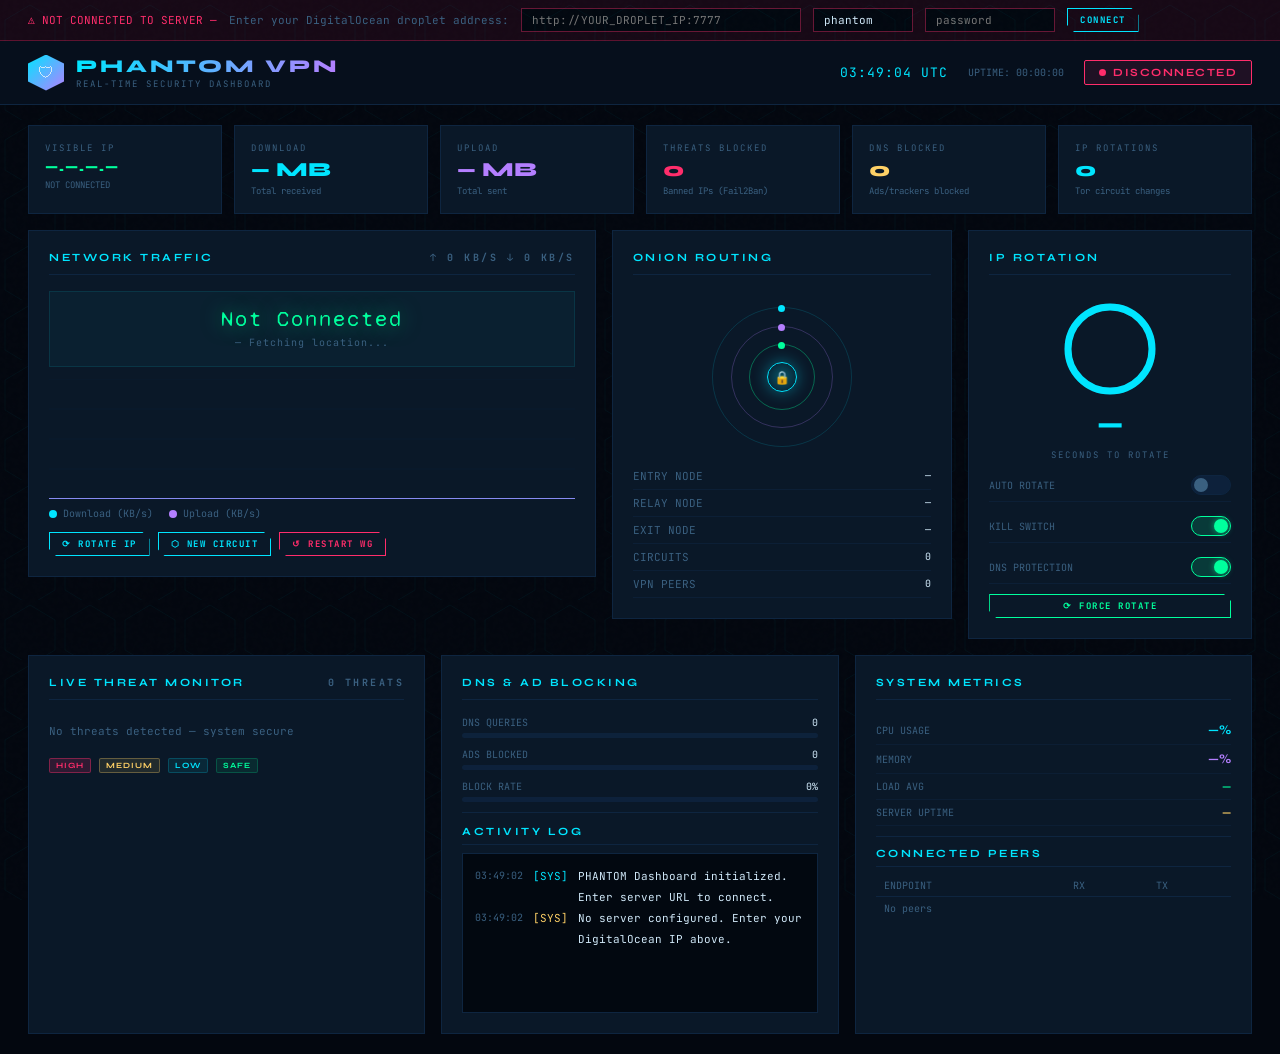
==== 3-dashboard.html @ 3d03aeb2 "Initial PHANTOM VPN commit" ====
<!DOCTYPE html>
<html lang="en">
<head>
<meta charset="UTF-8">
<meta name="viewport" content="width=device-width, initial-scale=1.0">
<title>PHANTOM VPN — Live Dashboard</title>
<link href="https://fonts.googleapis.com/css2?family=JetBrains+Mono:wght@300;400;700&family=Syne:wght@400;700;800&family=Syne+Mono&display=swap" rel="stylesheet">
<style>
/* ─── DESIGN SYSTEM ─────────────────────────────────── */
:root {
  --bg:       #03070f;
  --surface:  #07111e;
  --card:     #0a1828;
  --border:   #0e2540;
  --accent:   #00e5ff;
  --green:    #00ff9d;
  --purple:   #b47fff;
  --orange:   #ff7c38;
  --red:      #ff2d6b;
  --yellow:   #ffd166;
  --text:     #d0e8f8;
  --muted:    #3a6080;
  --glow-c:   0 0 24px rgba(0,229,255,.35);
  --glow-g:   0 0 24px rgba(0,255,157,.35);
  --glow-r:   0 0 24px rgba(255,45,107,.45);
}
*{margin:0;padding:0;box-sizing:border-box}
html{scroll-behavior:smooth}
body{
  background:var(--bg);
  color:var(--text);
  font-family:'JetBrains Mono',monospace;
  min-height:100vh;
  overflow-x:hidden;
}

/* animated hex grid bg */
body::before{
  content:'';position:fixed;inset:0;z-index:0;
  background-image:url("data:image/svg+xml,%3Csvg xmlns='http://www.w3.org/2000/svg' width='60' height='60'%3E%3Cpath d='M30 5 L55 20 L55 50 L30 65 L5 50 L5 20 Z' fill='none' stroke='rgba(0,229,255,0.04)' stroke-width='1'/%3E%3C/svg%3E");
  background-size:60px 60px;pointer-events:none;
  animation:bgDrift 40s linear infinite;
}
@keyframes bgDrift{to{background-position:60px 60px}}

/* noise grain */
body::after{
  content:'';position:fixed;inset:0;z-index:0;pointer-events:none;
  background-image:url("data:image/svg+xml,%3Csvg viewBox='0 0 200 200' xmlns='http://www.w3.org/2000/svg'%3E%3Cfilter id='n'%3E%3CfeTurbulence type='fractalNoise' baseFrequency='.9' numOctaves='4'/%3E%3C/filter%3E%3Crect width='100%25' height='100%25' filter='url(%23n)' opacity='.03'/%3E%3C/svg%3E");
  opacity:.4;
}

/* ─── LAYOUT ──────────────────────────────────────────── */
.root{position:relative;z-index:1;display:grid;grid-template-rows:auto 1fr;min-height:100vh}

/* ─── HEADER ──────────────────────────────────────────── */
header{
  padding:0 28px;
  height:64px;
  display:flex;align-items:center;justify-content:space-between;
  background:rgba(7,17,30,.9);
  border-bottom:1px solid var(--border);
  backdrop-filter:blur(8px);
  position:sticky;top:0;z-index:100;
}
.logo{display:flex;align-items:center;gap:12px}
.logo-hex{
  width:36px;height:36px;
  background:linear-gradient(135deg,var(--accent),var(--purple));
  clip-path:polygon(50% 0%,100% 25%,100% 75%,50% 100%,0% 75%,0% 25%);
  display:flex;align-items:center;justify-content:center;
  font-size:16px;
  animation:hexPulse 3s ease-in-out infinite;
}
@keyframes hexPulse{
  0%,100%{box-shadow:0 0 10px rgba(0,229,255,.4)}
  50%{box-shadow:0 0 30px rgba(0,229,255,.8),0 0 60px rgba(0,229,255,.2)}
}
.logo-text{font-family:'Syne',sans-serif;font-size:18px;font-weight:800;
  background:linear-gradient(90deg,var(--accent),var(--purple));
  -webkit-background-clip:text;-webkit-text-fill-color:transparent;
  letter-spacing:3px;
}
.logo-sub{font-size:9px;color:var(--muted);letter-spacing:2px;margin-top:1px}

.header-right{display:flex;align-items:center;gap:20px}
#clock{font-size:13px;color:var(--accent);letter-spacing:1px}
.conn-pill{
  display:flex;align-items:center;gap:7px;
  padding:5px 14px;border-radius:2px;
  font-size:11px;letter-spacing:1.5px;font-weight:700;
  cursor:pointer;transition:all .3s;
  font-family:'Syne',sans-serif;
}
.conn-pill.offline{background:rgba(255,45,107,.1);border:1px solid var(--red);color:var(--red)}
.conn-pill.online{background:rgba(0,255,157,.08);border:1px solid var(--green);color:var(--green);box-shadow:var(--glow-g)}
.conn-pill.connecting{background:rgba(255,209,102,.1);border:1px solid var(--yellow);color:var(--yellow);animation:blink .8s infinite}
@keyframes blink{50%{opacity:.4}}
.dot{width:7px;height:7px;border-radius:50%;background:currentColor}
.dot.pulse{animation:dotPulse 1.4s ease-in-out infinite}
@keyframes dotPulse{0%,100%{transform:scale(1)}50%{transform:scale(1.4)}}

/* ─── MAIN BODY ───────────────────────────────────────── */
main{padding:20px 28px;display:flex;flex-direction:column;gap:16px}

/* ─── TOP STATUS ROW ──────────────────────────────────── */
.status-row{
  display:grid;
  grid-template-columns:1fr 1fr 1fr 1fr 1fr 1fr;
  gap:12px;
}
.stat-tile{
  background:var(--card);border:1px solid var(--border);
  padding:16px;position:relative;overflow:hidden;
  transition:border-color .3s;
}
.stat-tile:hover{border-color:rgba(0,229,255,.3)}
.stat-tile::before{
  content:'';position:absolute;top:0;left:0;right:0;height:2px;
  background:linear-gradient(90deg,transparent,var(--accent),transparent);
  opacity:0;transition:opacity .3s;
}
.stat-tile:hover::before{opacity:.5}
.tile-label{font-size:9px;color:var(--muted);letter-spacing:2px;margin-bottom:6px;text-transform:uppercase}
.tile-value{font-family:'Syne',sans-serif;font-size:20px;font-weight:800;color:var(--accent);line-height:1}
.tile-value.green{color:var(--green)}
.tile-value.red{color:var(--red)}
.tile-value.purple{color:var(--purple)}
.tile-value.yellow{color:var(--yellow)}
.tile-sub{font-size:9px;color:var(--muted);margin-top:5px}

/* ─── MIDDLE GRID ─────────────────────────────────────── */
.middle-grid{display:grid;grid-template-columns:2fr 1.2fr 1fr;gap:16px;align-items:start}

/* ─── CARD ────────────────────────────────────────────── */
.card{
  background:var(--card);border:1px solid var(--border);
  padding:20px;position:relative;overflow:hidden;
}
.card-head{
  font-family:'Syne',sans-serif;font-size:11px;font-weight:700;
  letter-spacing:2.5px;color:var(--accent);text-transform:uppercase;
  display:flex;align-items:center;justify-content:space-between;
  margin-bottom:16px;padding-bottom:10px;
  border-bottom:1px solid var(--border);
}
.card-head-right{font-family:'JetBrains Mono';font-size:10px;color:var(--muted)}

/* ─── NETWORK CHART ───────────────────────────────────── */
.chart-wrap{position:relative;height:120px}
canvas#netChart{width:100%;height:100%}
.chart-legend{display:flex;gap:16px;margin-top:8px;font-size:10px}
.legend-item{display:flex;align-items:center;gap:6px;color:var(--muted)}
.legend-dot{width:8px;height:8px;border-radius:50%}

/* ─── IP DISPLAY ──────────────────────────────────────── */
.ip-block{
  background:rgba(0,229,255,.04);border:1px solid rgba(0,229,255,.1);
  padding:14px;margin-bottom:12px;text-align:center;
}
.ip-value{
  font-family:'Syne Mono',monospace;font-size:22px;color:var(--green);
  letter-spacing:2px;text-shadow:0 0 20px rgba(0,255,157,.5);
  animation:ipGlow 2s ease-in-out infinite;
}
@keyframes ipGlow{50%{text-shadow:0 0 30px rgba(0,255,157,.8)}}
.ip-location{font-size:10px;color:var(--muted);margin-top:4px;letter-spacing:1px}
.ip-real{font-size:10px;color:var(--red);margin-top:3px}

/* ─── ONION ANIMATION ─────────────────────────────────── */
.onion-wrap{display:flex;align-items:center;justify-content:center;padding:16px 0}
.onion{position:relative;width:140px;height:140px;display:flex;align-items:center;justify-content:center}
.oRing{
  position:absolute;border-radius:50%;border:1.5px solid;
  animation:spin linear infinite;
}
.oRing:nth-child(1){width:140px;height:140px;border-color:rgba(0,229,255,.15);animation-duration:25s}
.oRing:nth-child(2){width:102px;height:102px;border-color:rgba(180,127,255,.25);animation-duration:16s;animation-direction:reverse}
.oRing:nth-child(3){width:66px;height:66px;border-color:rgba(0,255,157,.35);animation-duration:10s}
.oCore{
  width:30px;height:30px;border-radius:50%;
  background:radial-gradient(circle,rgba(0,229,255,.3),transparent);
  border:1px solid var(--accent);
  display:flex;align-items:center;justify-content:center;font-size:13px;
  box-shadow:0 0 15px rgba(0,229,255,.4);
}
.oDot{position:absolute;width:7px;height:7px;border-radius:50%;top:-3.5px;left:50%;margin-left:-3.5px}
.oRing:nth-child(1) .oDot{background:var(--accent)}
.oRing:nth-child(2) .oDot{background:var(--purple)}
.oRing:nth-child(3) .oDot{background:var(--green)}
@keyframes spin{to{transform:rotate(360deg)}}

.node-row{display:flex;justify-content:space-between;padding:6px 0;border-bottom:1px solid rgba(14,37,64,.6);font-size:11px}
.node-label{color:var(--muted)}
.node-val{color:var(--text);font-size:10px;max-width:160px;overflow:hidden;text-overflow:ellipsis;white-space:nowrap}

/* ─── ROTATION RING ───────────────────────────────────── */
.rot-ring-wrap{display:flex;flex-direction:column;align-items:center;gap:8px;padding:8px 0}
.rot-svg{transform:rotate(-90deg)}
.rot-track{fill:none;stroke:rgba(14,37,64,.8);stroke-width:7}
.rot-fill{fill:none;stroke:var(--accent);stroke-width:7;stroke-linecap:round;transition:stroke-dashoffset 1s linear}
.rot-num{font-family:'Syne',sans-serif;font-size:28px;font-weight:800;color:var(--accent);text-align:center}
.rot-label{font-size:9px;color:var(--muted);letter-spacing:2px;text-align:center}
.rot-controls{display:flex;flex-direction:column;gap:8px;width:100%}
.rot-toggle{display:flex;justify-content:space-between;align-items:center;font-size:10px;color:var(--muted);padding:6px 0;border-bottom:1px solid rgba(14,37,64,.6)}

/* ─── TOGGLE ──────────────────────────────────────────── */
.tog{
  width:40px;height:20px;background:rgba(14,37,64,.8);border:1px solid var(--border);
  border-radius:10px;cursor:pointer;position:relative;transition:background .3s;flex-shrink:0;
}
.tog.on{background:rgba(0,255,157,.15);border-color:var(--green)}
.tog::after{
  content:'';position:absolute;top:2px;left:2px;
  width:14px;height:14px;border-radius:50%;
  background:var(--muted);transition:all .3s;
}
.tog.on::after{left:22px;background:var(--green);box-shadow:0 0 6px rgba(0,255,157,.6)}

/* ─── THREAT FEED ─────────────────────────────────────── */
.threat-feed{max-height:280px;overflow-y:auto}
.threat-feed::-webkit-scrollbar{width:3px}
.threat-feed::-webkit-scrollbar-thumb{background:var(--border)}
.threat-item{
  display:grid;grid-template-columns:auto 1fr auto;gap:8px;
  padding:8px 0;border-bottom:1px solid rgba(14,37,64,.4);align-items:start;
}
.threat-icon{font-size:14px;margin-top:1px}
.threat-body{}
.threat-ip{font-size:11px;color:var(--text)}
.threat-msg{font-size:9px;color:var(--muted);margin-top:2px}
.threat-time{font-size:9px;color:var(--muted)}
.badge{
  display:inline-block;padding:2px 6px;border-radius:2px;
  font-size:8px;letter-spacing:1px;font-family:'Syne',sans-serif;font-weight:700;
}
.badge-hi{background:rgba(255,45,107,.15);border:1px solid rgba(255,45,107,.4);color:var(--red)}
.badge-md{background:rgba(255,209,102,.1);border:1px solid rgba(255,209,102,.3);color:var(--yellow)}
.badge-lo{background:rgba(0,229,255,.08);border:1px solid rgba(0,229,255,.2);color:var(--accent)}
.badge-ok{background:rgba(0,255,157,.08);border:1px solid rgba(0,255,157,.2);color:var(--green)}

/* ─── TERMINAL ────────────────────────────────────────── */
.terminal{
  background:#020810;border:1px solid var(--border);
  padding:12px;font-size:11px;height:160px;overflow-y:auto;
  line-height:1.9;
}
.terminal::-webkit-scrollbar{width:3px}
.terminal::-webkit-scrollbar-thumb{background:var(--border)}
.tl{display:flex;gap:10px}
.t-time{color:var(--muted);flex-shrink:0;font-size:10px}
.t-ok{color:var(--green)}.t-info{color:var(--accent)}.t-warn{color:var(--yellow)}.t-err{color:var(--red)}

/* ─── BOTTOM GRID ─────────────────────────────────────── */
.bottom-grid{display:grid;grid-template-columns:1fr 1fr 1fr;gap:16px}

/* ─── DNS STATS ───────────────────────────────────────── */
.dns-bar-wrap{margin-top:8px}
.dns-bar-row{display:flex;justify-content:space-between;font-size:10px;margin-bottom:4px;color:var(--muted)}
.dns-bar-val{color:var(--text)}
.bar-track{height:5px;background:rgba(14,37,64,.8);border-radius:3px;overflow:hidden;margin-bottom:10px}
.bar-fill{height:100%;border-radius:3px;transition:width .6s ease}
.bar-cyan{background:linear-gradient(90deg,var(--accent),var(--purple))}
.bar-red{background:linear-gradient(90deg,var(--red),var(--orange))}
.bar-green{background:linear-gradient(90deg,var(--green),var(--accent))}

/* ─── PEERS TABLE ─────────────────────────────────────── */
.peers-table{width:100%;border-collapse:collapse;font-size:10px}
.peers-table th{color:var(--muted);font-weight:400;text-align:left;padding:4px 8px;border-bottom:1px solid var(--border)}
.peers-table td{padding:5px 8px;border-bottom:1px solid rgba(14,37,64,.4);color:var(--text)}
.peers-table tr:last-child td{border-bottom:none}

/* ─── SYSTEM METRICS ──────────────────────────────────── */
.metric-row{display:flex;justify-content:space-between;align-items:center;padding:6px 0;border-bottom:1px solid rgba(14,37,64,.5)}
.metric-label{font-size:10px;color:var(--muted)}
.metric-val{font-family:'Syne',sans-serif;font-size:13px;font-weight:700}

/* ─── BUTTONS ─────────────────────────────────────────── */
.btn{
  padding:8px 16px;border:1px solid;background:transparent;
  cursor:pointer;font-family:'JetBrains Mono';font-size:10px;
  letter-spacing:1.5px;font-weight:700;transition:all .2s;
  text-transform:uppercase;
  clip-path:polygon(0 0,calc(100% - 7px) 0,100% 7px,100% 100%,7px 100%,0 calc(100% - 7px));
}
.btn-c{border-color:var(--accent);color:var(--accent)}
.btn-c:hover{background:rgba(0,229,255,.1);box-shadow:var(--glow-c)}
.btn-g{border-color:var(--green);color:var(--green)}
.btn-g:hover{background:rgba(0,255,157,.1);box-shadow:var(--glow-g)}
.btn-r{border-color:var(--red);color:var(--red)}
.btn-r:hover{background:rgba(255,45,107,.1);box-shadow:var(--glow-r)}
.btn-sm{padding:5px 12px;font-size:9px}
.btns-row{display:flex;gap:8px;flex-wrap:wrap;margin-top:12px}

/* ─── CONNECTION MODAL ────────────────────────────────── */
#setup-modal{
  position:fixed;inset:0;background:rgba(3,7,15,.95);z-index:1000;
  display:flex;align-items:center;justify-content:center;
}
.modal-box{
  background:var(--card);border:1px solid var(--accent);
  padding:32px;max-width:480px;width:90%;
  clip-path:polygon(0 0,calc(100% - 16px) 0,100% 16px,100% 100%,16px 100%,0 calc(100% - 16px));
}
.modal-box h2{font-family:'Syne',sans-serif;font-size:18px;color:var(--accent);margin-bottom:8px}
.modal-box p{font-size:12px;color:var(--muted);margin-bottom:20px;line-height:1.7}
.modal-form{display:flex;flex-direction:column;gap:12px}
.modal-form label{font-size:10px;color:var(--muted);letter-spacing:1px;display:block;margin-bottom:4px}
.modal-form input{
  width:100%;background:#020810;border:1px solid var(--border);
  color:var(--text);padding:10px 14px;font-family:'JetBrains Mono';font-size:12px;
  outline:none;transition:border-color .2s;
}
.modal-form input:focus{border-color:var(--accent)}

/* ─── NOTIFICATION ────────────────────────────────────── */
#notif{
  position:fixed;bottom:24px;right:24px;z-index:999;
  padding:12px 20px;background:var(--card);
  border:1px solid var(--green);color:var(--green);
  font-size:12px;letter-spacing:.5px;
  transform:translateY(80px);opacity:0;transition:all .3s;
  max-width:320px;
  clip-path:polygon(0 0,calc(100% - 8px) 0,100% 8px,100% 100%,8px 100%,0 calc(100% - 8px));
}
#notif.show{transform:translateY(0);opacity:1}
#notif.err{border-color:var(--red);color:var(--red)}

/* ─── RESPONSIVE ──────────────────────────────────────── */
@media(max-width:1100px){
  .status-row{grid-template-columns:repeat(3,1fr)}
  .middle-grid{grid-template-columns:1fr 1fr}
  .bottom-grid{grid-template-columns:1fr 1fr}
}
@media(max-width:700px){
  .status-row{grid-template-columns:repeat(2,1fr)}
  .middle-grid,.bottom-grid{grid-template-columns:1fr}
  header{padding:0 16px}
  main{padding:14px 16px}
}

/* ─── SERVER URL CONFIG BAR ───────────────────────────── */
#config-bar{
  background:rgba(255,45,107,.08);border-bottom:1px solid rgba(255,45,107,.3);
  padding:8px 28px;display:flex;align-items:center;gap:12px;flex-wrap:wrap;
  font-size:11px;color:var(--red);
}
#config-bar.hidden{display:none}
#config-bar span{color:var(--muted)}
#config-bar input{
  background:#020810;border:1px solid rgba(255,45,107,.4);color:var(--text);
  padding:4px 10px;font-family:'JetBrains Mono';font-size:11px;
  outline:none;width:280px;
}
#config-bar input:focus{border-color:var(--red)}
</style>
</head>
<body>
<div id="notif"></div>

<!-- Config bar shows when not connected to server -->
<div id="config-bar">
  ⚠ NOT CONNECTED TO SERVER — <span>Enter your DigitalOcean droplet address:</span>
  <input id="server-url-input" type="text" placeholder="http://YOUR_DROPLET_IP:7777" value="">
  <input id="api-user-input" type="text" placeholder="phantom" value="phantom" style="width:100px">
  <input id="api-pass-input" type="password" placeholder="password" style="width:130px">
  <button class="btn btn-c btn-sm" onclick="saveServerConfig()">CONNECT</button>
</div>

<div class="root">
  <header>
    <div class="logo">
      <div class="logo-hex">🛡</div>
      <div>
        <div class="logo-text">PHANTOM VPN</div>
        <div class="logo-sub">REAL-TIME SECURITY DASHBOARD</div>
      </div>
    </div>
    <div class="header-right">
      <div id="clock"></div>
      <div id="uptime-badge" style="font-size:10px;color:var(--muted)">UPTIME: 00:00:00</div>
      <div id="stream-status" class="conn-pill offline">
        <div class="dot"></div>
        <span>DISCONNECTED</span>
      </div>
    </div>
  </header>

  <main>
    <!-- ── STATUS ROW ── -->
    <div class="status-row">
      <div class="stat-tile">
        <div class="tile-label">VISIBLE IP</div>
        <div class="tile-value green" id="tile-ip" style="font-size:14px;letter-spacing:1px">—.—.—.—</div>
        <div class="tile-sub" id="tile-country">NOT CONNECTED</div>
      </div>
      <div class="stat-tile">
        <div class="tile-label">DOWNLOAD</div>
        <div class="tile-value" id="tile-rx">— MB</div>
        <div class="tile-sub">Total received</div>
      </div>
      <div class="stat-tile">
        <div class="tile-label">UPLOAD</div>
        <div class="tile-value purple" id="tile-tx">— MB</div>
        <div class="tile-sub">Total sent</div>
      </div>
      <div class="stat-tile">
        <div class="tile-label">THREATS BLOCKED</div>
        <div class="tile-value red" id="tile-threats">0</div>
        <div class="tile-sub">Banned IPs (Fail2Ban)</div>
      </div>
      <div class="stat-tile">
        <div class="tile-label">DNS BLOCKED</div>
        <div class="tile-value yellow" id="tile-dns-blocked">0</div>
        <div class="tile-sub">Ads/trackers blocked</div>
      </div>
      <div class="stat-tile">
        <div class="tile-label">IP ROTATIONS</div>
        <div class="tile-value" id="tile-rotations">0</div>
        <div class="tile-sub">Tor circuit changes</div>
      </div>
    </div>

    <!-- ── MIDDLE ── -->
    <div class="middle-grid">

      <!-- Network chart + IP -->
      <div class="card">
        <div class="card-head">
          NETWORK TRAFFIC
          <span class="card-head-right" id="speed-label">↑ 0 KB/s  ↓ 0 KB/s</span>
        </div>
        <div class="ip-block">
          <div class="ip-value" id="ip-main">Not Connected</div>
          <div class="ip-location" id="ip-loc">— Fetching location...</div>
          <div class="ip-real" id="ip-real-warn"></div>
        </div>
        <div class="chart-wrap">
          <canvas id="netChart"></canvas>
        </div>
        <div class="chart-legend">
          <div class="legend-item"><div class="legend-dot" style="background:var(--accent)"></div>Download (KB/s)</div>
          <div class="legend-item"><div class="legend-dot" style="background:var(--purple)"></div>Upload (KB/s)</div>
        </div>
        <div class="btns-row">
          <button class="btn btn-c btn-sm" onclick="apiPost('/api/rotate')">⟳ ROTATE IP</button>
          <button class="btn btn-c btn-sm" onclick="apiPost('/api/tor/newcircuit')">⬡ NEW CIRCUIT</button>
          <button class="btn btn-r btn-sm" onclick="apiPost('/api/wg/restart')">↺ RESTART WG</button>
        </div>
      </div>

      <!-- Onion routing panel -->
      <div class="card">
        <div class="card-head">ONION ROUTING</div>
        <div class="onion-wrap">
          <div class="onion">
            <div class="oRing"><div class="oDot"></div></div>
            <div class="oRing"><div class="oDot"></div></div>
            <div class="oRing"><div class="oDot"></div></div>
            <div class="oCore">🔒</div>
          </div>
        </div>
        <div class="node-row"><span class="node-label">ENTRY NODE</span><span class="node-val" id="nd-entry">—</span></div>
        <div class="node-row"><span class="node-label">RELAY NODE</span><span class="node-val" id="nd-relay">—</span></div>
        <div class="node-row"><span class="node-label">EXIT NODE</span><span class="node-val" id="nd-exit">—</span></div>
        <div class="node-row"><span class="node-label">CIRCUITS</span><span class="node-val" id="nd-circuits">0</span></div>
        <div class="node-row"><span class="node-label">VPN PEERS</span><span class="node-val" id="nd-peers">0</span></div>
      </div>

      <!-- IP Rotation timer -->
      <div class="card">
        <div class="card-head">IP ROTATION</div>
        <div class="rot-ring-wrap">
          <svg width="100" height="100" class="rot-svg">
            <circle class="rot-track" cx="50" cy="50" r="42"/>
            <circle id="rot-circle" class="rot-fill" cx="50" cy="50" r="42"
              stroke-dasharray="264" stroke-dashoffset="0"/>
          </svg>
          <div class="rot-num" id="rot-count">—</div>
          <div class="rot-label">SECONDS TO ROTATE</div>
        </div>
        <div class="rot-controls">
          <div class="rot-toggle">
            <span>AUTO ROTATE</span>
            <div class="tog" id="auto-tog" onclick="toggleAutoRotate()"></div>
          </div>
          <div class="rot-toggle">
            <span>KILL SWITCH</span>
            <div class="tog on" onclick="this.classList.toggle('on')"></div>
          </div>
          <div class="rot-toggle">
            <span>DNS PROTECTION</span>
            <div class="tog on" onclick="this.classList.toggle('on')"></div>
          </div>
        </div>
        <button class="btn btn-g btn-sm" style="width:100%;margin-top:10px" onclick="apiPost('/api/rotate')">⟳ FORCE ROTATE</button>
      </div>
    </div>

    <!-- ── BOTTOM ── -->
    <div class="bottom-grid">

      <!-- Threat monitor -->
      <div class="card">
        <div class="card-head">
          LIVE THREAT MONITOR
          <span class="card-head-right" id="threat-count-badge">0 THREATS</span>
        </div>
        <div class="threat-feed" id="threat-feed">
          <div style="color:var(--muted);font-size:11px;padding:8px 0">No threats detected — system secure</div>
        </div>
        <div class="btns-row">
          <span class="badge badge-hi">HIGH</span>
          <span class="badge badge-md">MEDIUM</span>
          <span class="badge badge-lo">LOW</span>
          <span class="badge badge-ok">SAFE</span>
        </div>
      </div>

      <!-- DNS stats + activity log -->
      <div class="card">
        <div class="card-head">DNS & AD BLOCKING</div>
        <div class="dns-bar-wrap">
          <div class="dns-bar-row"><span>DNS QUERIES</span><span class="dns-bar-val" id="dns-q">0</span></div>
          <div class="bar-track"><div class="bar-fill bar-cyan" id="dns-q-bar" style="width:0%"></div></div>
          <div class="dns-bar-row"><span>ADS BLOCKED</span><span class="dns-bar-val" id="dns-b">0</span></div>
          <div class="bar-track"><div class="bar-fill bar-red" id="dns-b-bar" style="width:0%"></div></div>
          <div class="dns-bar-row"><span>BLOCK RATE</span><span class="dns-bar-val" id="dns-pct">0%</span></div>
          <div class="bar-track"><div class="bar-fill bar-green" id="dns-pct-bar" style="width:0%"></div></div>
        </div>
        <div style="border-top:1px solid var(--border);padding-top:12px;margin-top:4px">
          <div class="card-head" style="margin-bottom:8px;padding-bottom:6px">ACTIVITY LOG</div>
          <div class="terminal" id="act-log"></div>
        </div>
      </div>

      <!-- System metrics + peers -->
      <div class="card">
        <div class="card-head">SYSTEM METRICS</div>
        <div class="metric-row"><span class="metric-label">CPU USAGE</span><span class="metric-val" id="cpu" style="color:var(--accent)">—%</span></div>
        <div class="metric-row"><span class="metric-label">MEMORY</span><span class="metric-val" id="mem" style="color:var(--purple)">—%</span></div>
        <div class="metric-row"><span class="metric-label">LOAD AVG</span><span class="metric-val" id="load" style="color:var(--green);font-size:11px">—</span></div>
        <div class="metric-row"><span class="metric-label">SERVER UPTIME</span><span class="metric-val" id="s-uptime" style="color:var(--yellow);font-size:11px">—</span></div>
        <div style="border-top:1px solid var(--border);margin-top:10px;padding-top:10px">
          <div class="card-head" style="margin-bottom:8px;padding-bottom:6px">CONNECTED PEERS</div>
          <table class="peers-table">
            <thead><tr><th>ENDPOINT</th><th>RX</th><th>TX</th></tr></thead>
            <tbody id="peers-tbody"><tr><td colspan="3" style="color:var(--muted)">No peers</td></tr></tbody>
          </table>
        </div>
      </div>
    </div>
  </main>
</div>

<script>
// ─── CONFIG ─────────────────────────────────────────────
let SERVER_URL = localStorage.getItem('phantom_server') || '';
let API_USER   = localStorage.getItem('phantom_user')   || 'phantom';
let API_PASS   = localStorage.getItem('phantom_pass')   || '';
let autoRotate = false;
let rotInterval = 30;
let rotCountdown = 30;
let rotTimer = null;
let connectedToStream = false;
let prevRxBytes = 0, prevTxBytes = 0;
let lastRxRate = 0, lastTxRate = 0;

// Chart data
const MAX_POINTS = 60;
let rxHistory = new Array(MAX_POINTS).fill(0);
let txHistory = new Array(MAX_POINTS).fill(0);

// Show config bar if no server configured
if (!SERVER_URL) document.getElementById('config-bar').classList.remove('hidden');
else {
  document.getElementById('server-url-input').value = SERVER_URL;
  document.getElementById('config-bar').classList.add('hidden');
}

// ─── CANVAS CHART ────────────────────────────────────────
const canvas = document.getElementById('netChart');
const ctx = canvas.getContext('2d');
canvas.width  = canvas.offsetWidth  || 600;
canvas.height = canvas.offsetHeight || 120;
window.addEventListener('resize', () => {
  canvas.width = canvas.offsetWidth;
  drawChart();
});

function drawChart() {
  const W = canvas.width, H = canvas.height;
  ctx.clearRect(0,0,W,H);

  // grid
  ctx.strokeStyle = 'rgba(14,37,64,0.5)';
  ctx.lineWidth = 0.5;
  for (let i = 0; i < 5; i++) {
    const y = (H / 4) * i;
    ctx.beginPath(); ctx.moveTo(0,y); ctx.lineTo(W,y); ctx.stroke();
  }

  const maxVal = Math.max(...rxHistory, ...txHistory, 1);
  const drawLine = (data, color, fill) => {
    const step = W / (MAX_POINTS - 1);
    ctx.beginPath();
    data.forEach((v,i) => {
      const x = i * step;
      const y = H - (v / maxVal) * H * 0.9;
      i === 0 ? ctx.moveTo(x,y) : ctx.lineTo(x,y);
    });
    if (fill) {
      ctx.lineTo(W, H); ctx.lineTo(0, H); ctx.closePath();
      const grad = ctx.createLinearGradient(0,0,0,H);
      grad.addColorStop(0, fill + '40'); grad.addColorStop(1, fill + '00');
      ctx.fillStyle = grad; ctx.fill();
    }
    ctx.strokeStyle = color; ctx.lineWidth = 1.5; ctx.stroke();
  };

  drawLine(rxHistory, '#00e5ff', '#00e5ff');
  drawLine(txHistory, '#b47fff', '#b47fff');
}

// ─── SSE CONNECTION ───────────────────────────────────────
let evtSource = null;

function connectSSE() {
  if (!SERVER_URL) return;
  const auth = btoa(API_USER + ':' + API_PASS);
  const url  = `${SERVER_URL}/stream`;

  // EventSource doesn't support custom headers, use URL-encoded auth trick
  // We'll poll the status API every 5s as fallback and use /stream with query param
  startPolling();
}

function startPolling() {
  if (!SERVER_URL) return;
  setInterval(fetchStatus, 5000);
  fetchStatus();
}

async function fetchStatus() {
  if (!SERVER_URL) return;
  try {
    const auth = btoa(API_USER + ':' + API_PASS);
    const res = await fetch(`${SERVER_URL}/api/status`, {
      headers: { 'Authorization': 'Basic ' + auth }
    });
    if (!res.ok) throw new Error('Auth failed');
    const data = await res.json();
    updateDashboard(data);
    if (!connectedToStream) {
      connectedToStream = true;
      document.getElementById('config-bar').classList.add('hidden');
      setStreamStatus('online');
      addLog('ok', '[SYS]', 'Connected to PHANTOM server at ' + SERVER_URL);
    }
  } catch(e) {
    if (connectedToStream) {
      setStreamStatus('offline');
      addLog('err', '[SYS]', 'Lost connection to server: ' + e.message);
      connectedToStream = false;
    }
  }
}

async function fetchThreats() {
  if (!SERVER_URL) return;
  try {
    const auth = btoa(API_USER + ':' + API_PASS);
    const res = await fetch(`${SERVER_URL}/api/threats`, {
      headers: { 'Authorization': 'Basic ' + auth }
    });
    if (!res.ok) return;
    const data = await res.json();
    renderThreats(data.threats || []);
  } catch(e) {}
}
setInterval(fetchThreats, 10000);

// ─── UPDATE DASHBOARD ────────────────────────────────────
function updateDashboard(d) {
  // IP
  const ip = d.ip || '—';
  document.getElementById('tile-ip').textContent = ip;
  document.getElementById('ip-main').textContent = ip;
  document.getElementById('nd-circuits').textContent = d.tor?.circuits || 0;
  document.getElementById('nd-peers').textContent = d.peers || 0;
  document.getElementById('tile-rotations').textContent = d.tor?.rotations || 0;
  document.getElementById('rot-count').textContent = rotCountdown;
  document.getElementById('nd-entry').textContent = 'Guard-' + (ip.split('.')[0] || '?') + '-Node';
  document.getElementById('nd-relay').textContent = 'Relay-' + (ip.split('.')[1] || '?') + '-Node';
  document.getElementById('nd-exit').textContent  = 'Exit-'  + (ip.split('.')[2] || '?') + '-Node';

  // Geo lookup for IP
  fetchGeo(ip);

  // Network
  const rx = d.network?.rxBytes || 0;
  const tx = d.network?.txBytes || 0;
  const rxRate = Math.max(0, (rx - prevRxBytes) / 5 / 1024); // KB/s
  const txRate = Math.max(0, (tx - prevTxBytes) / 5 / 1024);
  if (prevRxBytes > 0) { lastRxRate = rxRate; lastTxRate = txRate; }
  prevRxBytes = rx; prevTxBytes = tx;

  document.getElementById('tile-rx').textContent = d.network?.rx || '—';
  document.getElementById('tile-tx').textContent = d.network?.tx || '—';
  document.getElementById('speed-label').textContent =
    '↑ ' + lastTxRate.toFixed(1) + ' KB/s  ↓ ' + lastRxRate.toFixed(1) + ' KB/s';

  rxHistory.push(lastRxRate); rxHistory.shift();
  txHistory.push(lastTxRate); txHistory.shift();
  drawChart();

  // DNS
  const dnsQ = d.dns?.queries || 0;
  const dnsB = d.dns?.blocked || 0;
  const dnsPct = dnsQ > 0 ? Math.round(dnsB / dnsQ * 100) : 0;
  document.getElementById('tile-dns-blocked').textContent = dnsB.toLocaleString();
  document.getElementById('dns-q').textContent = dnsQ.toLocaleString();
  document.getElementById('dns-b').textContent = dnsB.toLocaleString();
  document.getElementById('dns-pct').textContent = dnsPct + '%';
  document.getElementById('dns-q-bar').style.width  = Math.min(dnsQ / 10000 * 100, 100) + '%';
  document.getElementById('dns-b-bar').style.width  = Math.min(dnsB / 1000 * 100, 100) + '%';
  document.getElementById('dns-pct-bar').style.width = dnsPct + '%';

  // System
  if (d.system) {
    document.getElementById('cpu').textContent   = (d.system.cpu || 0).toFixed(1) + '%';
    document.getElementById('mem').textContent   = (d.system.mem || 0).toFixed(1) + '%';
    document.getElementById('load').textContent  = (d.system.load || ['—','—','—']).join(' ');
    document.getElementById('s-uptime').textContent = formatUptime(d.system.uptime || 0);
  }

  // Peers
  renderPeers(d.peers);

  // Threats
  document.getElementById('tile-threats').textContent = (d.threats || []).filter(t => t.type === 'BAN').length;
  document.getElementById('threat-count-badge').textContent = (d.threats || []).length + ' THREATS';
  if (d.threats?.length) renderThreats(d.threats);

  // VPN uptime
  if (d.vpn?.uptime) {
    document.getElementById('uptime-badge').textContent = 'UPTIME: ' + formatUptime(d.vpn.uptime);
  }
}

// ─── GEO IP LOOKUP ────────────────────────────────────────
const geoCache = {};
async function fetchGeo(ip) {
  if (!ip || ip === '—' || geoCache[ip]) {
    if (geoCache[ip]) {
      document.getElementById('ip-loc').textContent = geoCache[ip];
      document.getElementById('tile-country').textContent = geoCache[ip];
    }
    return;
  }
  try {
    const res = await fetch(`https://ipinfo.io/${ip}/json`);
    const d = await res.json();
    const loc = [d.city, d.region, d.country].filter(Boolean).join(', ');
    geoCache[ip] = loc;
    document.getElementById('ip-loc').textContent = loc + (d.org ? ' · ' + d.org : '');
    document.getElementById('tile-country').textContent = loc;
  } catch(e) {}
}

// ─── RENDER THREATS ────────────────────────────────────────
function renderThreats(threats) {
  const feed = document.getElementById('threat-feed');
  if (!threats.length) {
    feed.innerHTML = '<div style="color:var(--muted);font-size:11px;padding:8px 0">No threats detected — system secure ✓</div>';
    return;
  }
  feed.innerHTML = threats.slice(0,20).map(t => `
    <div class="threat-item">
      <div class="threat-icon">${t.type === 'BAN' ? '🔴' : t.type === 'PROBE' ? '🟡' : '🔵'}</div>
      <div class="threat-body">
        <div class="threat-ip">${t.ip || '—'}</div>
        <div class="threat-msg">${t.msg || '—'}</div>
      </div>
      <div style="display:flex;flex-direction:column;align-items:flex-end;gap:4px">
        <span class="badge ${t.severity === 'HIGH' ? 'badge-hi' : t.severity === 'MED' ? 'badge-md' : 'badge-lo'}">${t.type}</span>
        <span class="threat-time">${(t.time||'').substring(11,16)}</span>
      </div>
    </div>
  `).join('');
}

// ─── RENDER PEERS ─────────────────────────────────────────
function renderPeers(peers) {
  const tbody = document.getElementById('peers-tbody');
  if (!peers || !peers.length) {
    tbody.innerHTML = '<tr><td colspan="3" style="color:var(--muted)">No active peers</td></tr>';
    return;
  }
  tbody.innerHTML = peers.map(p => `
    <tr>
      <td style="color:var(--accent)">${p.endpoint || '—'}</td>
      <td style="color:var(--green)">${p.rx || '—'}</td>
      <td style="color:var(--purple)">${p.tx || '—'}</td>
    </tr>
  `).join('');
}

// ─── API CALLS ────────────────────────────────────────────
async function apiPost(endpoint) {
  if (!SERVER_URL) { notify('⚠ Enter server URL first', true); return; }
  try {
    const auth = btoa(API_USER + ':' + API_PASS);
    const res = await fetch(SERVER_URL + endpoint, {
      method: 'POST',
      headers: { 'Authorization': 'Basic ' + auth }
    });
    const d = await res.json();
    if (d.success !== false) {
      notify('✓ ' + endpoint.split('/').pop().toUpperCase() + ' successful');
      addLog('ok', '[API]', endpoint + ' → ' + JSON.stringify(d).substring(0,60));
      setTimeout(fetchStatus, 3500);
    } else {
      notify('⚠ Command failed', true);
    }
  } catch(e) {
    notify('⚠ API error: ' + e.message, true);
  }
}

// ─── AUTO ROTATE TIMER ────────────────────────────────────
function toggleAutoRotate() {
  autoRotate = !autoRotate;
  document.getElementById('auto-tog').classList.toggle('on', autoRotate);
  if (autoRotate) {
    rotCountdown = rotInterval;
    clearInterval(rotTimer);
    rotTimer = setInterval(() => {
      rotCountdown--;
      document.getElementById('rot-count').textContent = rotCountdown;
      const pct = rotCountdown / rotInterval;
      document.getElementById('rot-circle').style.strokeDashoffset = 264 * (1 - pct);
      if (rotCountdown <= 0) {
        rotCountdown = rotInterval;
        apiPost('/api/rotate');
        addLog('info', '[ROT]', 'Auto IP rotation triggered');
      }
    }, 1000);
    notify('⟳ Auto-rotation ON (' + rotInterval + 's)');
  } else {
    clearInterval(rotTimer);
    notify('⟳ Auto-rotation OFF');
  }
}

// ─── STREAM STATUS ────────────────────────────────────────
function setStreamStatus(state) {
  const el = document.getElementById('stream-status');
  el.className = 'conn-pill ' + state;
  el.innerHTML = `<div class="dot ${state === 'online' ? 'pulse' : ''}"></div><span>${state.toUpperCase()}</span>`;
}

// ─── ACTIVITY LOG ─────────────────────────────────────────
function addLog(type, tag, msg) {
  const log = document.getElementById('act-log');
  const t = new Date().toLocaleTimeString('en-GB');
  const div = document.createElement('div');
  div.className = 'tl';
  div.innerHTML = `<span class="t-time">${t}</span><span class="t-${type}">${tag}</span><span> ${msg}</span>`;
  log.appendChild(div);
  if (log.children.length > 100) log.removeChild(log.firstChild);
  log.scrollTop = log.scrollHeight;
}

// ─── HELPERS ──────────────────────────────────────────────
function formatUptime(s) {
  const h = String(Math.floor(s/3600)).padStart(2,'0');
  const m = String(Math.floor((s%3600)/60)).padStart(2,'0');
  const sec = String(s%60).padStart(2,'0');
  return `${h}:${m}:${sec}`;
}

function notify(msg, err=false) {
  const el = document.getElementById('notif');
  el.textContent = msg;
  el.className = 'show' + (err ? ' err' : '');
  clearTimeout(el._t);
  el._t = setTimeout(() => el.classList.remove('show'), 3500);
}

function saveServerConfig() {
  SERVER_URL = document.getElementById('server-url-input').value.trim().replace(/\/$/, '');
  API_USER   = document.getElementById('api-user-input').value.trim();
  API_PASS   = document.getElementById('api-pass-input').value.trim();
  localStorage.setItem('phantom_server', SERVER_URL);
  localStorage.setItem('phantom_user',   API_USER);
  localStorage.setItem('phantom_pass',   API_PASS);
  document.getElementById('config-bar').classList.add('hidden');
  connectedToStream = false;
  fetchStatus();
  notify('🔗 Connecting to ' + SERVER_URL);
}

// Clock
setInterval(() => {
  document.getElementById('clock').textContent =
    new Date().toLocaleTimeString('en-GB') + ' UTC';
}, 1000);

// Initial
addLog('info', '[SYS]', 'PHANTOM Dashboard initialized. Enter server URL to connect.');
if (SERVER_URL) { connectSSE(); }
else { addLog('warn', '[SYS]', 'No server configured. Enter your DigitalOcean IP above.'); }
drawChart();
setInterval(drawChart, 2000);
</script>
</body>
</html>
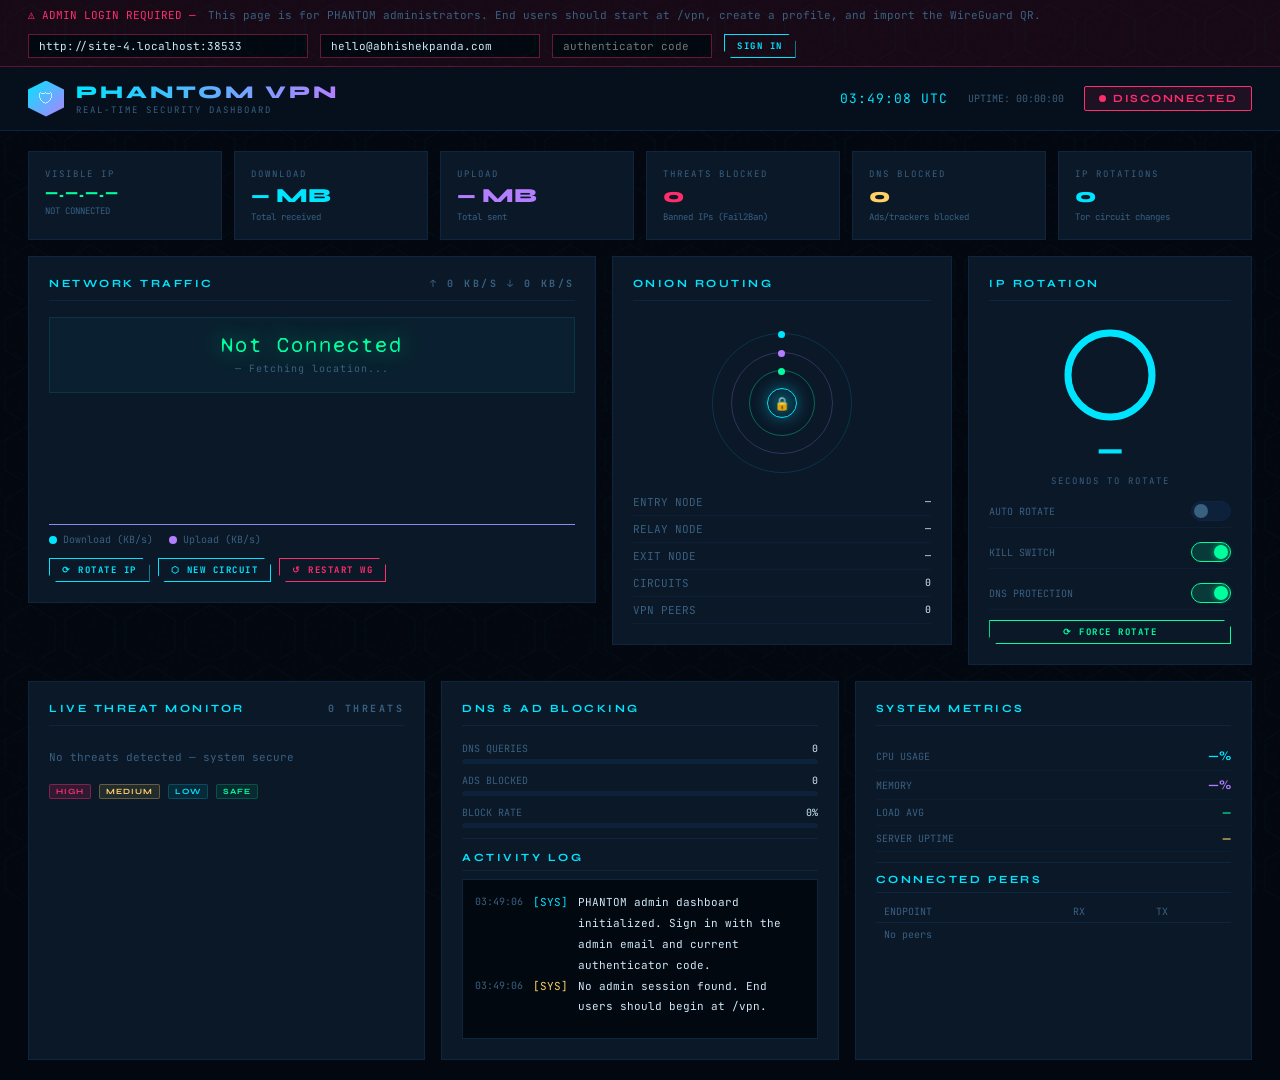
==== commit af16747d: "Fix admin TOTP flow, add SEO routes, and publish onboarding docs" ====
--- a/3-dashboard.html
+++ b/3-dashboard.html
@@ -3,7 +3,9 @@
 <head>
 <meta charset="UTF-8">
 <meta name="viewport" content="width=device-width, initial-scale=1.0">
-<title>PHANTOM VPN — Live Dashboard</title>
+<title>PHANTOM VPN Admin Dashboard</title>
+<meta name="description" content="Admin monitoring dashboard for PHANTOM VPN. Sign in with the admin email and current authenticator code to view live routing and security telemetry.">
+<link rel="canonical" href="https://phantom.origixcloud.com/dashboard">
 <link href="https://fonts.googleapis.com/css2?family=JetBrains+Mono:wght@300;400;700&family=Syne:wght@400;700;800&family=Syne+Mono&display=swap" rel="stylesheet">
 <style>
 /* ─── DESIGN SYSTEM ─────────────────────────────────── */
@@ -360,11 +362,11 @@
 
 <!-- Config bar shows when not connected to server -->
 <div id="config-bar">
-  ⚠ NOT CONNECTED TO SERVER — <span>Enter your DigitalOcean droplet address:</span>
+  ⚠ ADMIN LOGIN REQUIRED — <span>This page is for PHANTOM administrators. End users should start at /vpn, create a profile, and import the WireGuard QR.</span>
   <input id="server-url-input" type="text" placeholder="http://YOUR_DROPLET_IP:7777" value="">
-  <input id="api-user-input" type="text" placeholder="phantom" value="phantom" style="width:100px">
-  <input id="api-pass-input" type="password" placeholder="password" style="width:130px">
-  <button class="btn btn-c btn-sm" onclick="saveServerConfig()">CONNECT</button>
+  <input id="api-user-input" type="text" placeholder="hello@abhishekpanda.com" value="hello@abhishekpanda.com" style="width:220px">
+  <input id="api-pass-input" type="password" placeholder="authenticator code" style="width:160px">
+  <button class="btn btn-c btn-sm" onclick="saveServerConfig()">SIGN IN</button>
 </div>
 
 <div class="root">
@@ -556,13 +558,14 @@
 <script>
 // ─── CONFIG ─────────────────────────────────────────────
 let SERVER_URL = localStorage.getItem('phantom_server') || '';
-let API_USER   = localStorage.getItem('phantom_user')   || 'phantom';
-let API_PASS   = localStorage.getItem('phantom_pass')   || '';
+let API_USER   = localStorage.getItem('phantom_user')   || 'hello@abhishekpanda.com';
+let AUTH_TOKEN = localStorage.getItem('phantom_admin_token') || '';
 let autoRotate = false;
 let rotInterval = 30;
 let rotCountdown = 30;
 let rotTimer = null;
 let connectedToStream = false;
+let pollingStarted = false;
 let prevRxBytes = 0, prevTxBytes = 0;
 let lastRxRate = 0, lastTxRate = 0;
 
@@ -572,11 +575,19 @@
 let txHistory = new Array(MAX_POINTS).fill(0);
 
 // Show config bar if no server configured
-if (!SERVER_URL) document.getElementById('config-bar').classList.remove('hidden');
-else {
-  document.getElementById('server-url-input').value = SERVER_URL;
-  document.getElementById('config-bar').classList.add('hidden');
-}
+if (!SERVER_URL && window.location.origin.startsWith('http')) {
+  SERVER_URL = window.location.origin;
+  localStorage.setItem('phantom_server', SERVER_URL);
+}
+
+function updateConfigBarVisibility() {
+  const shouldShow = !SERVER_URL || !AUTH_TOKEN;
+  document.getElementById('config-bar').classList.toggle('hidden', !shouldShow);
+}
+
+document.getElementById('server-url-input').value = SERVER_URL;
+document.getElementById('api-user-input').value = API_USER;
+updateConfigBarVisibility();
 
 // ─── CANVAS CHART ────────────────────────────────────────
 const canvas = document.getElementById('netChart');
@@ -627,33 +638,31 @@
 
 function connectSSE() {
   if (!SERVER_URL) return;
-  const auth = btoa(API_USER + ':' + API_PASS);
-  const url  = `${SERVER_URL}/stream`;
-
-  // EventSource doesn't support custom headers, use URL-encoded auth trick
-  // We'll poll the status API every 5s as fallback and use /stream with query param
+  // The dashboard uses bearer-token admin sessions. After sign-in there is no stored
+  // password value to reuse, so polling is the reliable authenticated transport here.
   startPolling();
 }
 
 function startPolling() {
-  if (!SERVER_URL) return;
+  if (!SERVER_URL || pollingStarted) return;
+  pollingStarted = true;
   setInterval(fetchStatus, 5000);
+  setInterval(fetchThreats, 10000);
   fetchStatus();
 }
 
 async function fetchStatus() {
   if (!SERVER_URL) return;
   try {
-    const auth = btoa(API_USER + ':' + API_PASS);
     const res = await fetch(`${SERVER_URL}/api/status`, {
-      headers: { 'Authorization': 'Basic ' + auth }
+      headers: { 'Authorization': 'Bearer ' + AUTH_TOKEN }
     });
     if (!res.ok) throw new Error('Auth failed');
     const data = await res.json();
     updateDashboard(data);
     if (!connectedToStream) {
       connectedToStream = true;
-      document.getElementById('config-bar').classList.add('hidden');
+      updateConfigBarVisibility();
       setStreamStatus('online');
       addLog('ok', '[SYS]', 'Connected to PHANTOM server at ' + SERVER_URL);
     }
@@ -663,23 +672,25 @@
       addLog('err', '[SYS]', 'Lost connection to server: ' + e.message);
       connectedToStream = false;
     }
+    if (String(e.message).includes('Auth')) {
+      AUTH_TOKEN = '';
+      localStorage.removeItem('phantom_admin_token');
+      updateConfigBarVisibility();
+    }
   }
 }
 
 async function fetchThreats() {
   if (!SERVER_URL) return;
   try {
-    const auth = btoa(API_USER + ':' + API_PASS);
     const res = await fetch(`${SERVER_URL}/api/threats`, {
-      headers: { 'Authorization': 'Basic ' + auth }
+      headers: { 'Authorization': 'Bearer ' + AUTH_TOKEN }
     });
     if (!res.ok) return;
     const data = await res.json();
     renderThreats(data.threats || []);
   } catch(e) {}
 }
-setInterval(fetchThreats, 10000);
-
 // ─── UPDATE DASHBOARD ────────────────────────────────────
 function updateDashboard(d) {
   // IP
@@ -808,12 +819,11 @@
 
 // ─── API CALLS ────────────────────────────────────────────
 async function apiPost(endpoint) {
-  if (!SERVER_URL) { notify('⚠ Enter server URL first', true); return; }
+  if (!SERVER_URL || !AUTH_TOKEN) { notify('⚠ Sign in first', true); return; }
   try {
-    const auth = btoa(API_USER + ':' + API_PASS);
     const res = await fetch(SERVER_URL + endpoint, {
       method: 'POST',
-      headers: { 'Authorization': 'Basic ' + auth }
+      headers: { 'Authorization': 'Bearer ' + AUTH_TOKEN }
     });
     const d = await res.json();
     if (d.success !== false) {
@@ -888,17 +898,39 @@
   el._t = setTimeout(() => el.classList.remove('show'), 3500);
 }
 
-function saveServerConfig() {
+async function saveServerConfig() {
   SERVER_URL = document.getElementById('server-url-input').value.trim().replace(/\/$/, '');
   API_USER   = document.getElementById('api-user-input').value.trim();
-  API_PASS   = document.getElementById('api-pass-input').value.trim();
+  const password = document.getElementById('api-pass-input').value.trim();
+  if (!SERVER_URL || !API_USER || !password) {
+    notify('⚠ Server, username, and authenticator code are required', true);
+    return;
+  }
   localStorage.setItem('phantom_server', SERVER_URL);
   localStorage.setItem('phantom_user',   API_USER);
-  localStorage.setItem('phantom_pass',   API_PASS);
-  document.getElementById('config-bar').classList.add('hidden');
-  connectedToStream = false;
-  fetchStatus();
-  notify('🔗 Connecting to ' + SERVER_URL);
+  try {
+    const res = await fetch(SERVER_URL + '/api/auth/login', {
+      method: 'POST',
+      headers: { 'Content-Type': 'application/json' },
+      body: JSON.stringify({ username: API_USER, password }),
+    });
+    const data = await res.json();
+    if (!res.ok) throw new Error(data.error || 'Login failed');
+    AUTH_TOKEN = data.token || '';
+    localStorage.setItem('phantom_admin_token', AUTH_TOKEN);
+    document.getElementById('api-pass-input').value = '';
+    updateConfigBarVisibility();
+    connectedToStream = false;
+    connectSSE();
+    notify('🔗 Signed in to ' + SERVER_URL);
+  } catch (e) {
+    const msg = String(e.message || '');
+    if (msg.includes('Invalid username or authenticator code')) {
+      notify('⚠ Use the admin email and the current six-digit authenticator code. User VPN profiles do not sign in here.', true);
+      return;
+    }
+    notify('⚠ ' + msg, true);
+  }
 }
 
 // Clock
@@ -908,9 +940,9 @@
 }, 1000);
 
 // Initial
-addLog('info', '[SYS]', 'PHANTOM Dashboard initialized. Enter server URL to connect.');
-if (SERVER_URL) { connectSSE(); }
-else { addLog('warn', '[SYS]', 'No server configured. Enter your DigitalOcean IP above.'); }
+addLog('info', '[SYS]', 'PHANTOM admin dashboard initialized. Sign in with the admin email and current authenticator code.');
+if (SERVER_URL && AUTH_TOKEN) { connectSSE(); }
+else { addLog('warn', '[SYS]', 'No admin session found. End users should begin at /vpn.'); }
 drawChart();
 setInterval(drawChart, 2000);
 </script>
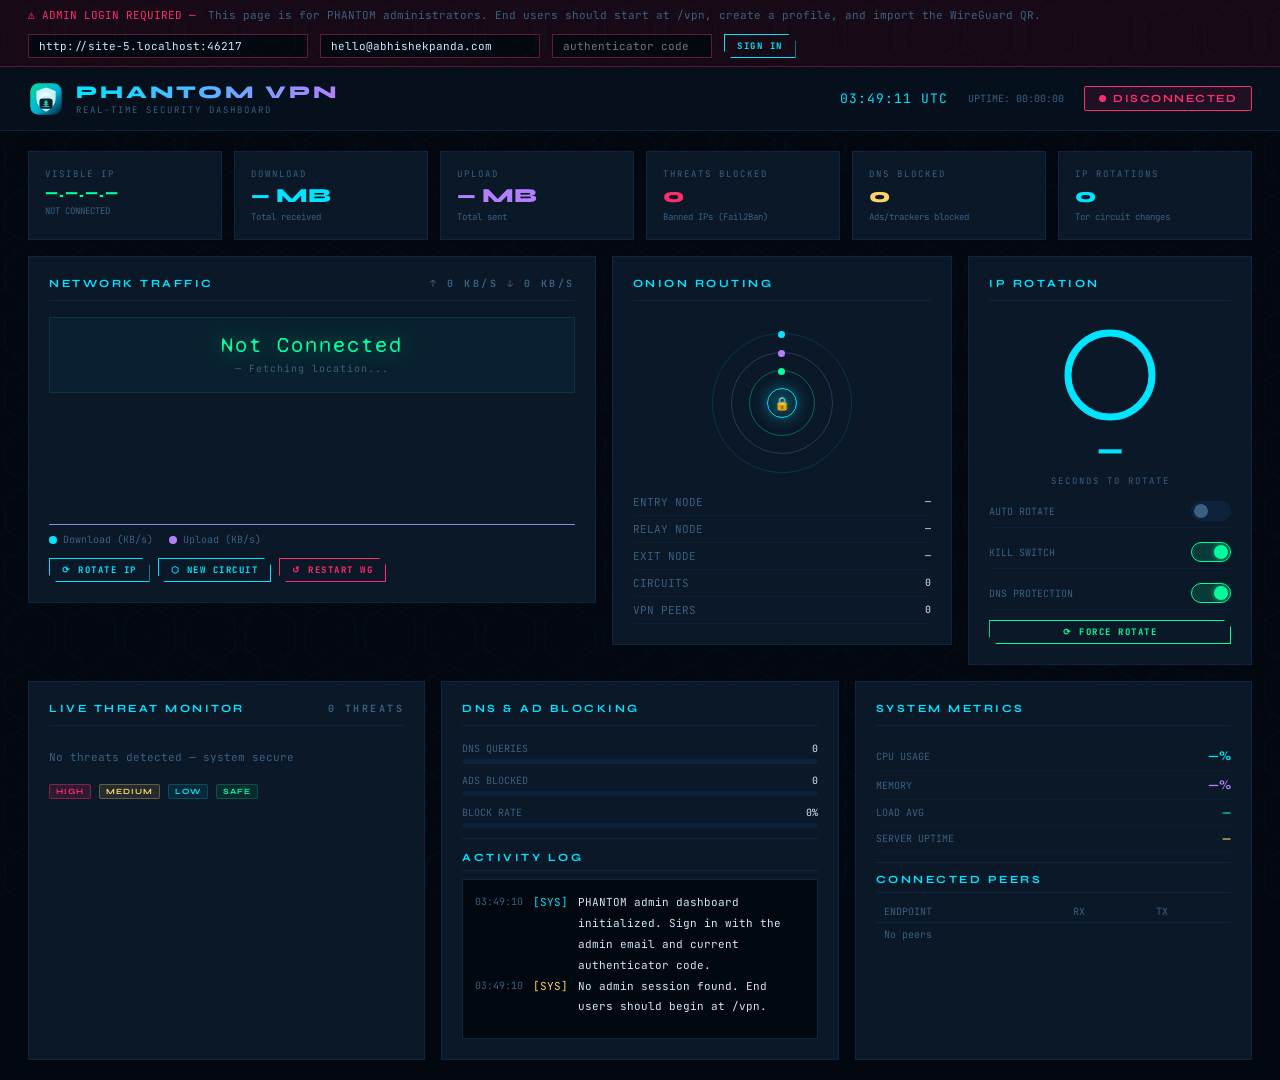
==== commit 7961c626: "Apply PHANTOMVPN logo to pages, favicon, and PNG icon assets" ====
--- a/3-dashboard.html
+++ b/3-dashboard.html
@@ -6,6 +6,8 @@
 <title>PHANTOM VPN Admin Dashboard</title>
 <meta name="description" content="Admin monitoring dashboard for PHANTOM VPN. Sign in with the admin email and current authenticator code to view live routing and security telemetry.">
 <link rel="canonical" href="https://phantom.origixcloud.com/dashboard">
+<link rel="icon" type="image/png" sizes="32x32" href="/brand/favicon-32.png">
+<link rel="icon" type="image/png" sizes="16x16" href="/brand/favicon-16.png">
 <link href="https://fonts.googleapis.com/css2?family=JetBrains+Mono:wght@300;400;700&family=Syne:wght@400;700;800&family=Syne+Mono&display=swap" rel="stylesheet">
 <style>
 /* ─── DESIGN SYSTEM ─────────────────────────────────── */
@@ -68,12 +70,11 @@
 .logo{display:flex;align-items:center;gap:12px}
 .logo-hex{
   width:36px;height:36px;
-  background:linear-gradient(135deg,var(--accent),var(--purple));
-  clip-path:polygon(50% 0%,100% 25%,100% 75%,50% 100%,0% 75%,0% 25%);
+  background:transparent;
   display:flex;align-items:center;justify-content:center;
-  font-size:16px;
   animation:hexPulse 3s ease-in-out infinite;
 }
+.logo-hex img{width:36px;height:36px;border-radius:10px;display:block}
 @keyframes hexPulse{
   0%,100%{box-shadow:0 0 10px rgba(0,229,255,.4)}
   50%{box-shadow:0 0 30px rgba(0,229,255,.8),0 0 60px rgba(0,229,255,.2)}
@@ -372,7 +373,7 @@
 <div class="root">
   <header>
     <div class="logo">
-      <div class="logo-hex">🛡</div>
+      <div class="logo-hex"><img src="/brand/phantomvpn-icon.svg" alt="PHANTOMVPN logo"></div>
       <div>
         <div class="logo-text">PHANTOM VPN</div>
         <div class="logo-sub">REAL-TIME SECURITY DASHBOARD</div>
